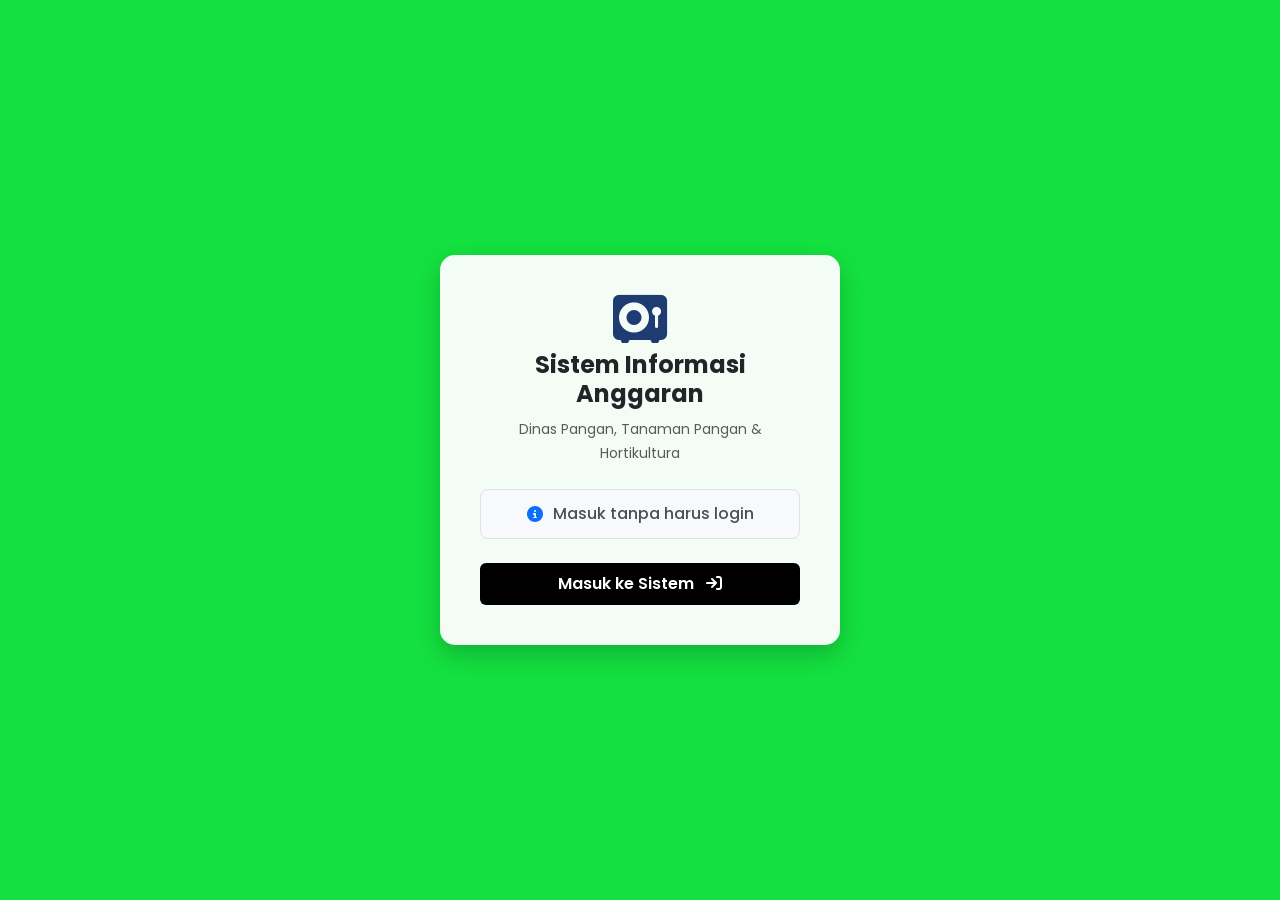
==== index.html @ 9eb2dc1d "Add files via upload" ====
<!DOCTYPE html>
<html lang="id">
<head>
    <meta charset="UTF-8">
    <meta name="viewport" content="width=device-width, initial-scale=1.0">
    <title>Login - APBD + APBN 2022-2026</title>

    <!-- Google Fonts & Font Awesome -->
    <link href="https://fonts.googleapis.com/css2?family=Poppins:wght@300;400;500;600;700&display=swap" rel="stylesheet">
    <link rel="stylesheet" href="https://cdnjs.cloudflare.com/ajax/libs/font-awesome/6.4.0/css/all.min.css">
    <!-- Bootstrap 5 CSS -->
    <link href="https://cdn.jsdelivr.net/npm/bootstrap@5.3.0/dist/css/bootstrap.min.css" rel="stylesheet">

    <style>
        body {
            font-family: 'Poppins', sans-serif;
            background: linear-gradient(135deg, #14e040 0%, #14e040 100%);
            height: 100vh;
            display: flex;
            align-items: center;
            justify-content: center;
        }
        .login-card {
            background: rgba(255, 255, 255, 0.95);
            border-radius: 15px;
            box-shadow: 0 10px 25px rgba(0,0,0,0.2);
            padding: 2.5rem;
            width: 100%;
            max-width: 400px;
        }
        .login-header i {
            font-size: 3rem;
            color: #1e3c72;
        }
        .btn-login {
            background: #000000;
            color: white;
            transition: all 0.3s;
        }
        .btn-login:hover {
            background: #2a5298;
            color: white;
            transform: translateY(-2px);
        }
        /* Kotak info penanda Bypass */
        .bypass-box {
            background: #f8f9fa;
            border: 1px solid #dee2e6;
            border-radius: 8px;
            padding: 12px;
            margin-bottom: 24px;
            display: flex;
            align-items: center;
            justify-content: center;
            gap: 10px;
            color: #495057;
            font-weight: 500;
        }
    </style>
</head>
<body>

<div class="login-card text-center">
    <div class="login-header mb-4">
        <i class="fa-solid fa-vault mb-2"></i>
        <h4 class="fw-bold text-dark">Sistem Informasi Anggaran</h4>
        <small class="text-muted">Dinas Pangan, Tanaman Pangan & Hortikultura</small>
    </div>

    <!-- Info Mode Bypass sebagai pengganti kolom input -->
    <div class="bypass-box">
        <i class="fa-solid fa-circle-info text-primary"></i>
        <span>Masuk tanpa harus login</span>
    </div>

    <!-- Tombol yang pas diklik langsung lari ke dashboard.html -->
    <button onclick="window.location.href='dashboard.html'" class="btn btn-login w-100 py-2 fw-semibold">
        Masuk ke Sistem <i class="fa-solid fa-arrow-right-to-bracket ms-2"></i>
    </button>
</div>

</body>
</html>
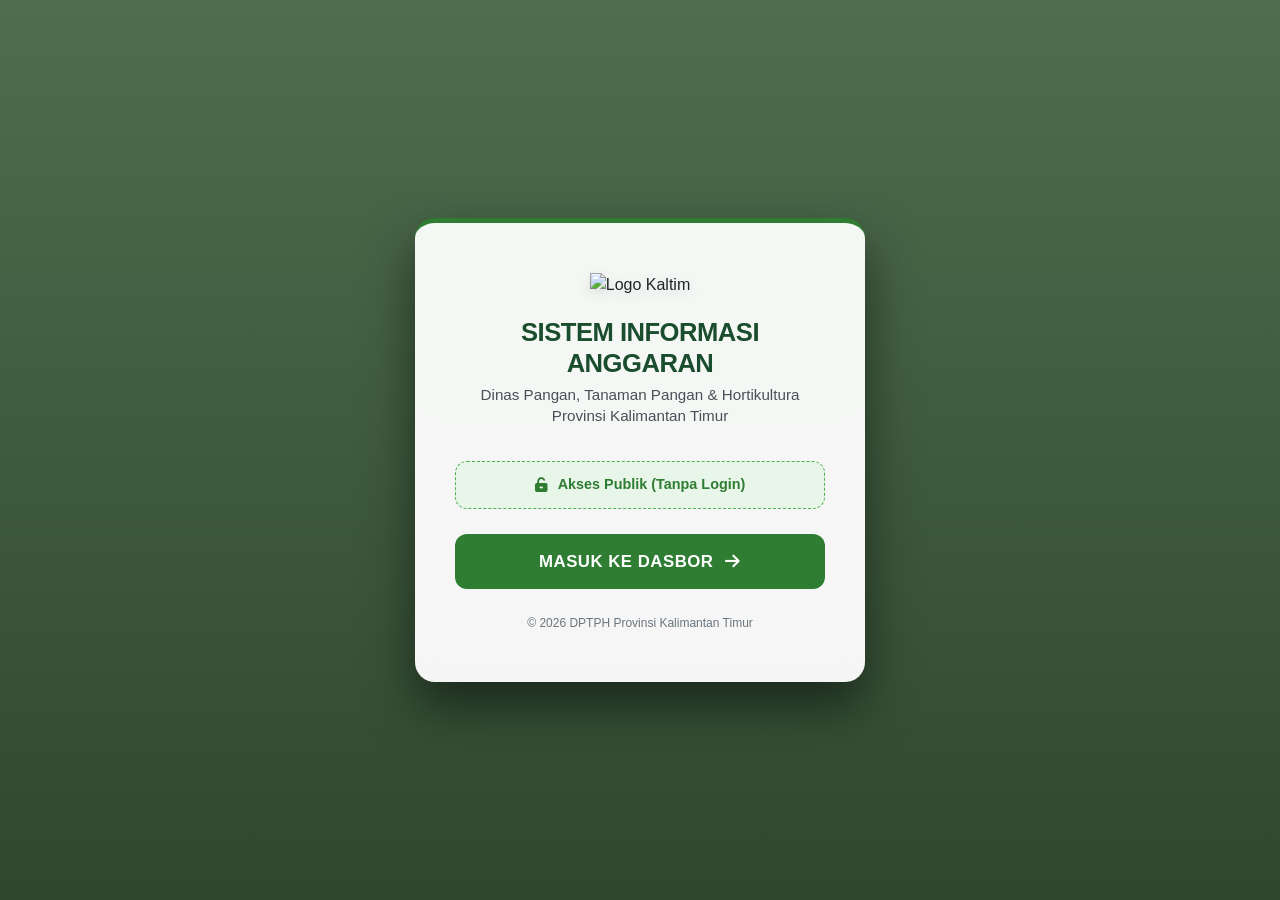
==== commit 53b23ab2: "Update index.html" ====
--- a/index.html
+++ b/index.html
@@ -3,81 +3,148 @@
 <head>
     <meta charset="UTF-8">
     <meta name="viewport" content="width=device-width, initial-scale=1.0">
-    <title>Login - APBD + APBN 2022-2026</title>
-
-    <!-- Google Fonts & Font Awesome -->
-    <link href="https://fonts.googleapis.com/css2?family=Poppins:wght@300;400;500;600;700&display=swap" rel="stylesheet">
+    <title>Sistem Informasi Anggaran - DPTPH Kaltim</title>
+    <!-- Bootstrap 5 & FontAwesome -->
+    <link href="https://cdn.jsdelivr.net/npm/bootstrap@5.3.0/dist/css/bootstrap.min.css" rel="stylesheet">
     <link rel="stylesheet" href="https://cdnjs.cloudflare.com/ajax/libs/font-awesome/6.4.0/css/all.min.css">
-    <!-- Bootstrap 5 CSS -->
-    <link href="https://cdn.jsdelivr.net/npm/bootstrap@5.3.0/dist/css/bootstrap.min.css" rel="stylesheet">
-
     <style>
         body {
-            font-family: 'Poppins', sans-serif;
-            background: linear-gradient(135deg, #14e040 0%, #14e040 100%);
-            height: 100vh;
+            /* PERHATIAN: Ganti URL di bawah ini dengan link gambar dari website DPTPH Kaltim atau nama file foto lokal Anda */
+            background: linear-gradient(rgba(20, 60, 20, 0.75), rgba(10, 40, 10, 0.85)), 
+                        url('https://images.unsplash.com/photo-1592982537447-6f2334208f34?q=80&w=1920&auto=format&fit=crop') center/cover no-repeat fixed;
+            min-height: 100vh;
             display: flex;
             align-items: center;
             justify-content: center;
+            font-family: 'Segoe UI', Tahoma, Geneva, Verdana, sans-serif;
+            margin: 0;
         }
+        
+        .login-wrapper {
+            width: 100%;
+            padding: 20px;
+            display: flex;
+            justify-content: center;
+        }
+
         .login-card {
             background: rgba(255, 255, 255, 0.95);
-            border-radius: 15px;
-            box-shadow: 0 10px 25px rgba(0,0,0,0.2);
-            padding: 2.5rem;
+            backdrop-filter: blur(10px);
+            border-radius: 20px;
+            box-shadow: 0 25px 50px rgba(0,0,0,0.5);
+            padding: 50px 40px;
+            max-width: 450px;
             width: 100%;
-            max-width: 400px;
+            text-align: center;
+            border-top: 5px solid #2e7d32;
+            animation: fadeIn 0.8s ease-out;
         }
-        .login-header i {
-            font-size: 3rem;
-            color: #1e3c72;
+
+        @keyframes fadeIn {
+            from { opacity: 0; transform: translateY(-20px); }
+            to { opacity: 1; transform: translateY(0); }
         }
-        .btn-login {
-            background: #000000;
-            color: white;
-            transition: all 0.3s;
+
+        .logo-instansi {
+            /* PERHATIAN: Ganti URL ini dengan link logo Kaltim dari website DPTPH */
+            width: 80px; 
+            height: auto;
+            margin-bottom: 20px;
+            filter: drop-shadow(0 4px 6px rgba(0,0,0,0.1));
         }
-        .btn-login:hover {
-            background: #2a5298;
-            color: white;
-            transform: translateY(-2px);
+
+        .title { 
+            font-weight: 800; 
+            color: #1a4d2e; /* Hijau gelap khas dinas */
+            font-size: 1.6rem; 
+            margin-bottom: 5px; 
+            letter-spacing: -0.5px;
+            text-transform: uppercase;
         }
-        /* Kotak info penanda Bypass */
-        .bypass-box {
-            background: #f8f9fa;
-            border: 1px solid #dee2e6;
-            border-radius: 8px;
-            padding: 12px;
-            margin-bottom: 24px;
+
+        .subtitle { 
+            color: #495057; 
+            font-size: 0.95rem; 
+            font-weight: 500;
+            margin-bottom: 35px; 
+            line-height: 1.4; 
+        }
+
+        .info-box {
+            background: #e8f5e9; /* Hijau sangat muda */
+            border: 1px dashed #4caf50;
+            border-radius: 12px;
+            padding: 12px 15px;
+            font-size: 0.9rem;
+            color: #2e7d32;
+            font-weight: 600;
+            margin-bottom: 25px;
             display: flex;
             align-items: center;
             justify-content: center;
             gap: 10px;
-            color: #495057;
-            font-weight: 500;
+        }
+
+        .btn-masuk {
+            background: #2e7d32;
+            color: white;
+            border: none;
+            border-radius: 12px;
+            padding: 15px;
+            font-weight: 700;
+            width: 100%;
+            transition: all 0.3s ease;
+            font-size: 1.05rem;
+            display: flex;
+            justify-content: center;
+            align-items: center;
+            gap: 12px;
+            text-transform: uppercase;
+            letter-spacing: 0.5px;
+        }
+
+        .btn-masuk:hover {
+            background: #1b5e20;
+            transform: translateY(-3px);
+            box-shadow: 0 10px 20px rgba(46, 125, 50, 0.4);
+            color: white;
+        }
+        
+        .footer-text {
+            margin-top: 25px;
+            font-size: 0.75rem;
+            color: #6c757d;
         }
     </style>
 </head>
 <body>
 
-<div class="login-card text-center">
-    <div class="login-header mb-4">
-        <i class="fa-solid fa-vault mb-2"></i>
-        <h4 class="fw-bold text-dark">Sistem Informasi Anggaran</h4>
-        <small class="text-muted">Dinas Pangan, Tanaman Pangan & Hortikultura</small>
+    <div class="login-wrapper">
+        <div class="login-card">
+            
+            <!-- Logo Instansi -->
+            <!-- Jika Anda sudah download logo kaltim, ganti src dengan nama filenya, misal: src="logo-kaltim.png" -->
+            <img src="https://www.kaltimprov.go.id/lambang" alt="Logo Kaltim" class="logo-instansi">
+            
+            <h1 class="title">Sistem Informasi Anggaran</h1>
+            <p class="subtitle">Dinas Pangan, Tanaman Pangan & Hortikultura<br>Provinsi Kalimantan Timur</p>
+            
+            <div class="info-box">
+                <i class="fa-solid fa-unlock-keyhole"></i>
+                <span>Akses Publik (Tanpa Login)</span>
+            </div>
+
+            <a href="dashboard.html" style="text-decoration: none;">
+                <button class="btn-masuk">
+                    Masuk ke Dasbor <i class="fa-solid fa-arrow-right"></i>
+                </button>
+            </a>
+            
+            <div class="footer-text">
+                &copy; 2026 DPTPH Provinsi Kalimantan Timur
+            </div>
+        </div>
     </div>
 
-    <!-- Info Mode Bypass sebagai pengganti kolom input -->
-    <div class="bypass-box">
-        <i class="fa-solid fa-circle-info text-primary"></i>
-        <span>Masuk tanpa harus login</span>
-    </div>
-
-    <!-- Tombol yang pas diklik langsung lari ke dashboard.html -->
-    <button onclick="window.location.href='dashboard.html'" class="btn btn-login w-100 py-2 fw-semibold">
-        Masuk ke Sistem <i class="fa-solid fa-arrow-right-to-bracket ms-2"></i>
-    </button>
-</div>
-
 </body>
-</html>+</html>
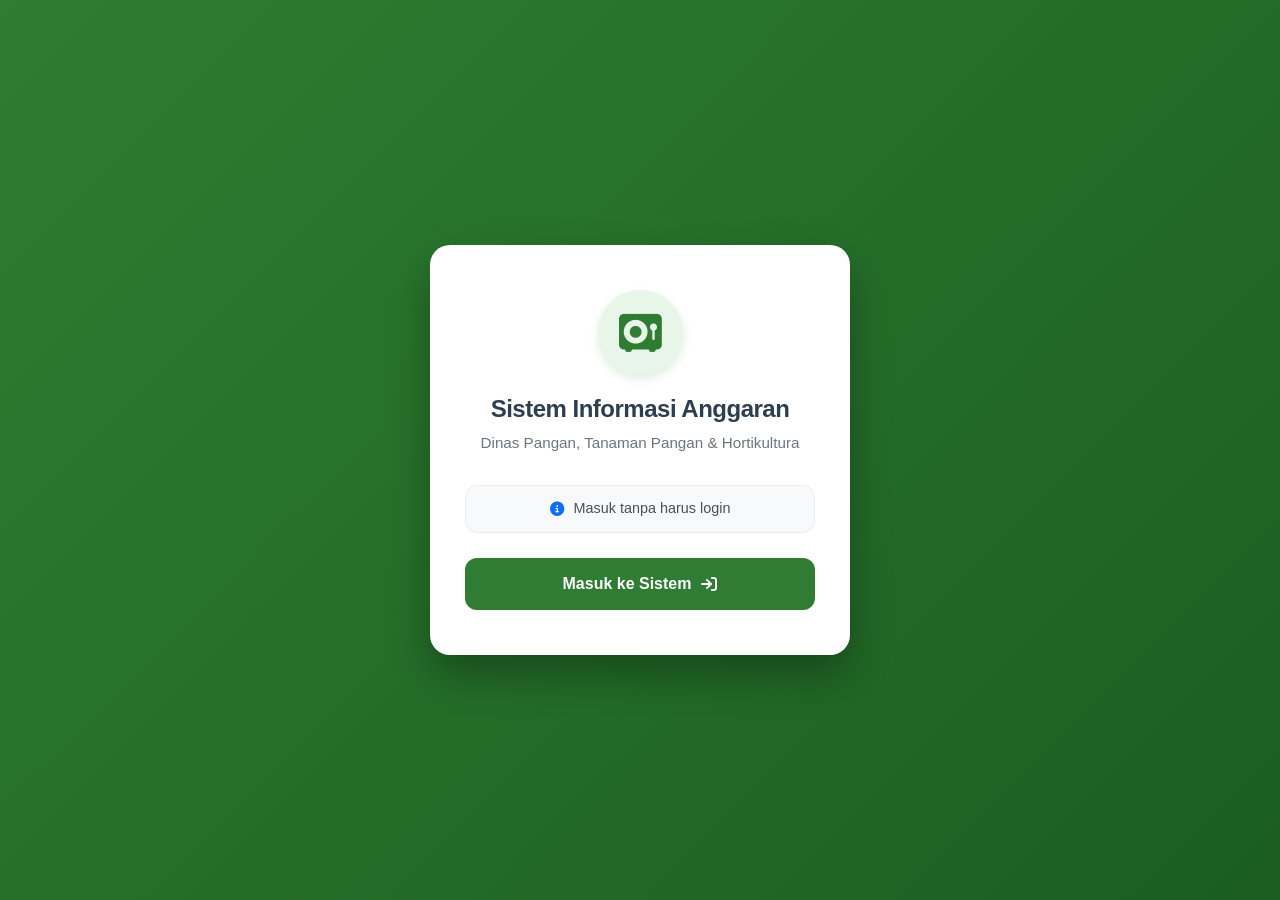
==== commit 944ddbd3: "Update index.html" ====
--- a/index.html
+++ b/index.html
@@ -3,15 +3,14 @@
 <head>
     <meta charset="UTF-8">
     <meta name="viewport" content="width=device-width, initial-scale=1.0">
-    <title>Sistem Informasi Anggaran - DPTPH Kaltim</title>
+    <title>Sistem Informasi Anggaran</title>
     <!-- Bootstrap 5 & FontAwesome -->
     <link href="https://cdn.jsdelivr.net/npm/bootstrap@5.3.0/dist/css/bootstrap.min.css" rel="stylesheet">
     <link rel="stylesheet" href="https://cdnjs.cloudflare.com/ajax/libs/font-awesome/6.4.0/css/all.min.css">
     <style>
         body {
-            /* PERHATIAN: Ganti URL di bawah ini dengan link gambar dari website DPTPH Kaltim atau nama file foto lokal Anda */
-            background: linear-gradient(rgba(20, 60, 20, 0.75), rgba(10, 40, 10, 0.85)), 
-                        url('https://images.unsplash.com/photo-1592982537447-6f2334208f34?q=80&w=1920&auto=format&fit=crop') center/cover no-repeat fixed;
+            /* Background gradien hijau elegan (Tema Pertanian/Pangan) */
+            background: linear-gradient(135deg, #2e7d32 0%, #1b5e20 100%);
             min-height: 100vh;
             display: flex;
             align-items: center;
@@ -19,131 +18,104 @@
             font-family: 'Segoe UI', Tahoma, Geneva, Verdana, sans-serif;
             margin: 0;
         }
-        
-        .login-wrapper {
-            width: 100%;
-            padding: 20px;
-            display: flex;
-            justify-content: center;
+        .login-card {
+            background: #ffffff;
+            border-radius: 20px;
+            box-shadow: 0 20px 40px rgba(0,0,0,0.3);
+            padding: 45px 35px;
+            max-width: 420px;
+            width: 90%;
+            text-align: center;
+            animation: fadeIn 0.6s ease-out;
         }
-
-        .login-card {
-            background: rgba(255, 255, 255, 0.95);
-            backdrop-filter: blur(10px);
-            border-radius: 20px;
-            box-shadow: 0 25px 50px rgba(0,0,0,0.5);
-            padding: 50px 40px;
-            max-width: 450px;
-            width: 100%;
-            text-align: center;
-            border-top: 5px solid #2e7d32;
-            animation: fadeIn 0.8s ease-out;
-        }
-
         @keyframes fadeIn {
             from { opacity: 0; transform: translateY(-20px); }
             to { opacity: 1; transform: translateY(0); }
         }
-
-        .logo-instansi {
-            /* PERHATIAN: Ganti URL ini dengan link logo Kaltim dari website DPTPH */
-            width: 80px; 
-            height: auto;
-            margin-bottom: 20px;
-            filter: drop-shadow(0 4px 6px rgba(0,0,0,0.1));
+        .icon-container {
+            width: 85px;
+            height: 85px;
+            background: #e8f5e9;
+            color: #2e7d32;
+            border-radius: 50%;
+            display: flex;
+            align-items: center;
+            justify-content: center;
+            font-size: 38px;
+            margin: 0 auto 20px;
+            box-shadow: 0 4px 10px rgba(46, 125, 50, 0.15);
         }
-
         .title { 
             font-weight: 800; 
-            color: #1a4d2e; /* Hijau gelap khas dinas */
-            font-size: 1.6rem; 
-            margin-bottom: 5px; 
+            color: #2c3e50; 
+            font-size: 1.5rem; 
+            margin-bottom: 8px; 
             letter-spacing: -0.5px;
-            text-transform: uppercase;
         }
-
         .subtitle { 
-            color: #495057; 
+            color: #6c757d; 
             font-size: 0.95rem; 
-            font-weight: 500;
-            margin-bottom: 35px; 
-            line-height: 1.4; 
+            margin-bottom: 30px; 
+            line-height: 1.5; 
         }
-
         .info-box {
-            background: #e8f5e9; /* Hijau sangat muda */
-            border: 1px dashed #4caf50;
+            background: #f8f9fa;
+            border: 1px solid #e9ecef;
             border-radius: 12px;
             padding: 12px 15px;
             font-size: 0.9rem;
-            color: #2e7d32;
-            font-weight: 600;
+            color: #495057;
             margin-bottom: 25px;
             display: flex;
             align-items: center;
             justify-content: center;
             gap: 10px;
         }
-
         .btn-masuk {
             background: #2e7d32;
             color: white;
             border: none;
             border-radius: 12px;
-            padding: 15px;
-            font-weight: 700;
+            padding: 14px;
+            font-weight: 600;
             width: 100%;
             transition: all 0.3s ease;
-            font-size: 1.05rem;
+            font-size: 1rem;
             display: flex;
             justify-content: center;
             align-items: center;
-            gap: 12px;
-            text-transform: uppercase;
-            letter-spacing: 0.5px;
+            gap: 10px;
         }
-
         .btn-masuk:hover {
             background: #1b5e20;
             transform: translateY(-3px);
-            box-shadow: 0 10px 20px rgba(46, 125, 50, 0.4);
+            box-shadow: 0 8px 20px rgba(46, 125, 50, 0.4);
             color: white;
-        }
-        
-        .footer-text {
-            margin-top: 25px;
-            font-size: 0.75rem;
-            color: #6c757d;
         }
     </style>
 </head>
 <body>
 
-    <div class="login-wrapper">
-        <div class="login-card">
-            
-            <!-- Logo Instansi -->
-            <!-- Jika Anda sudah download logo kaltim, ganti src dengan nama filenya, misal: src="logo-kaltim.png" -->
-            <img src="https://www.kaltimprov.go.id/lambang" alt="Logo Kaltim" class="logo-instansi">
-            
-            <h1 class="title">Sistem Informasi Anggaran</h1>
-            <p class="subtitle">Dinas Pangan, Tanaman Pangan & Hortikultura<br>Provinsi Kalimantan Timur</p>
-            
-            <div class="info-box">
-                <i class="fa-solid fa-unlock-keyhole"></i>
-                <span>Akses Publik (Tanpa Login)</span>
-            </div>
+    <div class="login-card">
+        <div class="icon-container">
+            <!-- Menggunakan ikon brankas/chart agar relevan dengan anggaran -->
+            <i class="fa-solid fa-vault"></i> 
+        </div>
+        
+        <h1 class="title">Sistem Informasi Anggaran</h1>
+        <p class="subtitle">Dinas Pangan, Tanaman Pangan & Hortikultura</p>
+        
+        <div class="info-box">
+            <i class="fa-solid fa-circle-info text-primary"></i>
+            <span>Masuk tanpa harus login</span>
+        </div>
 
-            <a href="dashboard.html" style="text-decoration: none;">
-                <button class="btn-masuk">
-                    Masuk ke Dasbor <i class="fa-solid fa-arrow-right"></i>
-                </button>
-            </a>
-            
-            <div class="footer-text">
-                &copy; 2026 DPTPH Provinsi Kalimantan Timur
-            </div>
-        </div>
+        <!-- Tombol ini langsung diarahkan ke dashboard.html -->
+        <a href="dashboard.html" style="text-decoration: none;">
+            <button class="btn-masuk">
+                Masuk ke Sistem <i class="fa-solid fa-arrow-right-to-bracket"></i>
+            </button>
+        </a>
     </div>
 
 </body>
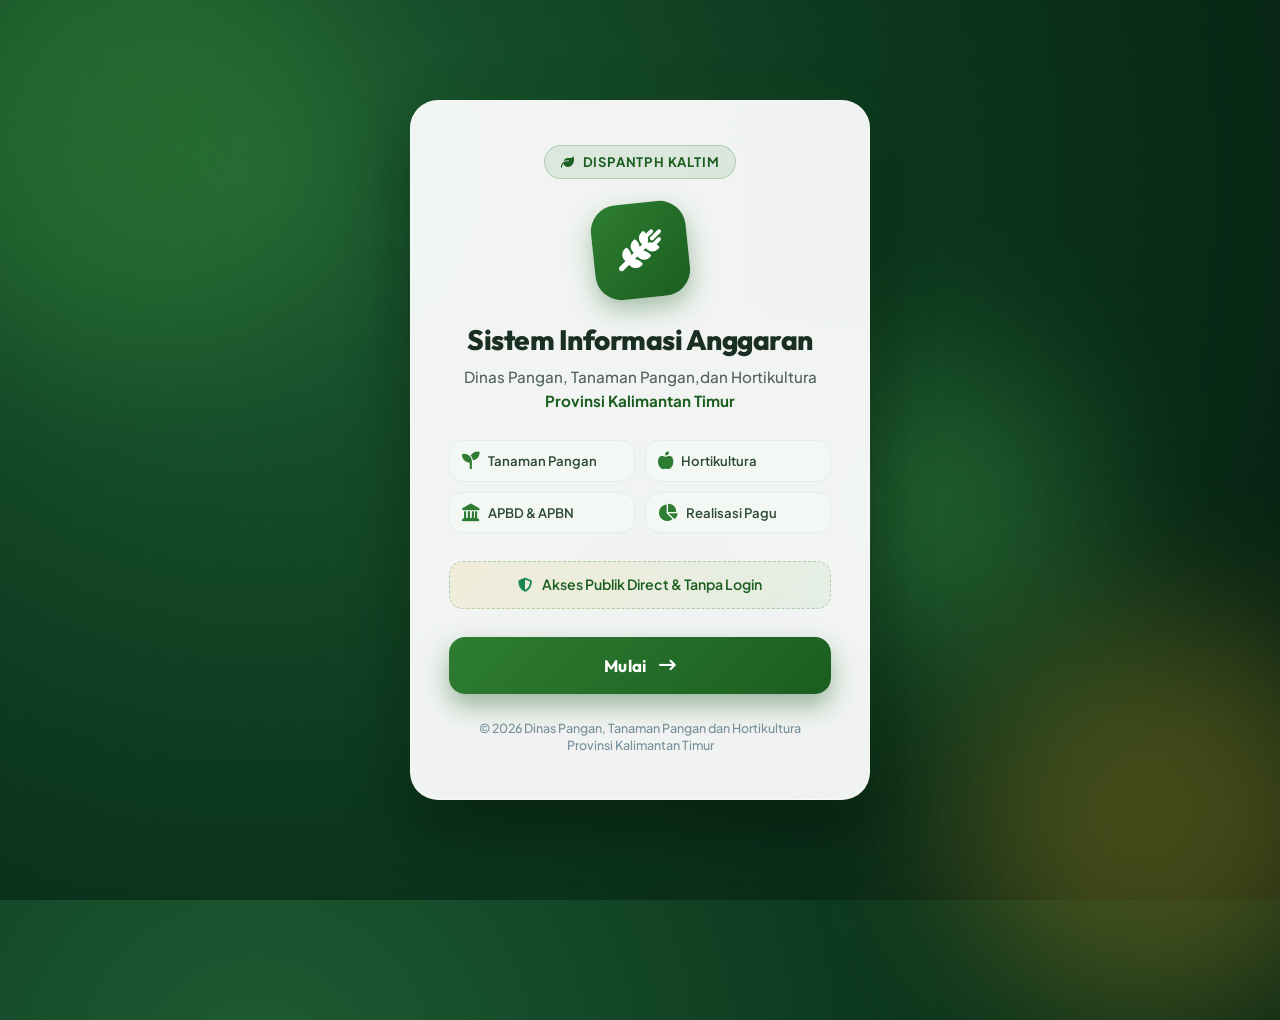
==== commit 9977d2cf: "Update index.html" ====
--- a/index.html
+++ b/index.html
@@ -1,122 +1,401 @@
 <!DOCTYPE html>
 <html lang="id">
+
 <head>
     <meta charset="UTF-8">
     <meta name="viewport" content="width=device-width, initial-scale=1.0">
-    <title>Sistem Informasi Anggaran</title>
+    <title>Sistem Informasi Anggaran - DISPANTPH Kaltim</title>
+    <!-- Google Fonts: Outfit & Plus Jakarta Sans -->
+    <link rel="preconnect" href="https://fonts.googleapis.com">
+    <link rel="preconnect" href="https://fonts.gstatic.com" crossorigin>
+    <link
+        href="https://fonts.googleapis.com/css2?family=Outfit:wght@400;500;600;700;800&family=Plus+Jakarta+Sans:wght@400;500;600;700&display=swap"
+        rel="stylesheet">
+
     <!-- Bootstrap 5 & FontAwesome -->
     <link href="https://cdn.jsdelivr.net/npm/bootstrap@5.3.0/dist/css/bootstrap.min.css" rel="stylesheet">
     <link rel="stylesheet" href="https://cdnjs.cloudflare.com/ajax/libs/font-awesome/6.4.0/css/all.min.css">
+
     <style>
+        :root {
+            --primary-dark: #072a19;
+            --primary-emerald: #1b5e20;
+            --emerald-bright: #2e7d32;
+            --emerald-light: #4caf50;
+            --accent-gold: #fbc02d;
+            --accent-green: #81c784;
+            --glass-bg: rgba(255, 255, 255, 0.94);
+            --glass-border: rgba(255, 255, 255, 0.5);
+        }
+
+        * {
+            box-sizing: border-box;
+        }
+
         body {
-            /* Background gradien hijau elegan (Tema Pertanian/Pangan) */
+            font-family: 'Plus Jakarta Sans', sans-serif;
+            min-height: 100vh;
+            margin: 0;
+            display: flex;
+            align-items: center;
+            justify-content: center;
+            background: radial-gradient(circle at 20% 20%, #1e5c33 0%, #0c381e 50%, #051d10 100%);
+            position: relative;
+            overflow-x: hidden;
+            overflow-y: auto;
+            padding: 20px;
+        }
+
+        /* Animated Background Orbs & Leaves */
+        .bg-shape {
+            position: absolute;
+            border-radius: 50%;
+            filter: blur(80px);
+            z-index: 0;
+            animation: floatShape 12s infinite alternate ease-in-out;
+            opacity: 0.55;
+        }
+
+        .shape-1 {
+            width: 450px;
+            height: 450px;
+            background: #2e7d32;
+            top: -100px;
+            left: -100px;
+        }
+
+        .shape-2 {
+            width: 400px;
+            height: 400px;
+            background: #fbc02d;
+            bottom: -120px;
+            right: -80px;
+            animation-delay: -6s;
+            opacity: 0.25;
+        }
+
+        .shape-3 {
+            width: 300px;
+            height: 300px;
+            background: #4caf50;
+            top: 40%;
+            right: 15%;
+            animation-delay: -3s;
+            opacity: 0.35;
+        }
+
+        @keyframes floatShape {
+            0% {
+                transform: translate(0, 0) scale(1);
+            }
+
+            100% {
+                transform: translate(40px, 50px) scale(1.1);
+            }
+        }
+
+        /* Background Pattern SVG Overlay */
+        .bg-pattern {
+            position: absolute;
+            inset: 0;
+            background-image: radial-gradient(rgba(255, 255, 255, 0.07) 1px, transparent 1px);
+            background-size: 32px 32px;
+            z-index: 0;
+            pointer-events: none;
+        }
+
+        /* Main Container Card */
+        .portal-card {
+            position: relative;
+            z-index: 10;
+            background: var(--glass-bg);
+            backdrop-filter: blur(24px);
+            -webkit-backdrop-filter: blur(24px);
+            border: 1px solid var(--glass-border);
+            border-radius: 28px;
+            box-shadow: 0 25px 60px rgba(0, 0, 0, 0.4),
+                0 0 40px rgba(46, 125, 50, 0.2);
+            max-width: 460px;
+            width: 100%;
+            padding: 44px 38px;
+            text-align: center;
+            animation: cardEntrance 0.8s cubic-bezier(0.16, 1, 0.3, 1);
+        }
+
+        @keyframes cardEntrance {
+            from {
+                opacity: 0;
+                transform: translateY(30px) scale(0.95);
+            }
+
+            to {
+                opacity: 1;
+                transform: translateY(0) scale(1);
+            }
+        }
+
+        /* Brand Logo Container */
+        .brand-badge {
+            display: inline-flex;
+            align-items: center;
+            gap: 8px;
+            background: rgba(46, 125, 50, 0.1);
+            border: 1px solid rgba(46, 125, 50, 0.25);
+            color: var(--primary-emerald);
+            padding: 6px 16px;
+            border-radius: 50px;
+            font-size: 0.82rem;
+            font-weight: 700;
+            letter-spacing: 0.8px;
+            text-transform: uppercase;
+            margin-bottom: 24px;
+        }
+
+        .icon-hero-wrapper {
+            position: relative;
+            width: 95px;
+            height: 95px;
+            margin: 0 auto 24px;
+            display: flex;
+            align-items: center;
+            justify-content: center;
+        }
+
+        .icon-hero-bg {
+            position: absolute;
+            inset: 0;
             background: linear-gradient(135deg, #2e7d32 0%, #1b5e20 100%);
-            min-height: 100vh;
+            border-radius: 26px;
+            transform: rotate(-6deg);
+            box-shadow: 0 10px 25px rgba(27, 94, 32, 0.35);
+            transition: all 0.4s ease;
+        }
+
+        .portal-card:hover .icon-hero-bg {
+            transform: rotate(0deg) scale(1.05);
+        }
+
+        .icon-hero-inner {
+            position: relative;
+            z-index: 2;
+            color: #ffffff;
+            font-size: 42px;
             display: flex;
             align-items: center;
             justify-content: center;
-            font-family: 'Segoe UI', Tahoma, Geneva, Verdana, sans-serif;
-            margin: 0;
-        }
-        .login-card {
-            background: #ffffff;
-            border-radius: 20px;
-            box-shadow: 0 20px 40px rgba(0,0,0,0.3);
-            padding: 45px 35px;
-            max-width: 420px;
-            width: 90%;
-            text-align: center;
-            animation: fadeIn 0.6s ease-out;
-        }
-        @keyframes fadeIn {
-            from { opacity: 0; transform: translateY(-20px); }
-            to { opacity: 1; transform: translateY(0); }
-        }
-        .icon-container {
-            width: 85px;
-            height: 85px;
+        }
+
+        /* Title & Typography */
+        .title {
+            font-family: 'Outfit', sans-serif;
+            font-weight: 800;
+            color: #1a2e22;
+            font-size: 1.75rem;
+            margin-bottom: 8px;
+            letter-spacing: -0.5px;
+            line-height: 1.25;
+        }
+
+        .subtitle {
+            color: #526358;
+            font-size: 0.95rem;
+            font-weight: 500;
+            line-height: 1.55;
+            margin-bottom: 28px;
+        }
+
+        .subtitle strong {
+            color: #1b5e20;
+        }
+
+        /* Feature Pills */
+        .feature-grid {
+            display: grid;
+            grid-template-columns: repeat(2, 1fr);
+            gap: 10px;
+            margin-bottom: 28px;
+        }
+
+        .feature-pill {
+            background: #f3f8f4;
+            border: 1px solid #e1efe4;
+            border-radius: 14px;
+            padding: 10px 12px;
+            font-size: 0.82rem;
+            font-weight: 600;
+            color: #2c4a35;
+            display: flex;
+            align-items: center;
+            gap: 8px;
+            text-align: left;
+            transition: all 0.25s ease;
+        }
+
+        .feature-pill:hover {
             background: #e8f5e9;
+            border-color: #a5d6a7;
+            transform: translateY(-2px);
+        }
+
+        .feature-pill i {
+            font-size: 1.1rem;
             color: #2e7d32;
-            border-radius: 50%;
-            display: flex;
-            align-items: center;
-            justify-content: center;
-            font-size: 38px;
-            margin: 0 auto 20px;
-            box-shadow: 0 4px 10px rgba(46, 125, 50, 0.15);
-        }
-        .title { 
-            font-weight: 800; 
-            color: #2c3e50; 
-            font-size: 1.5rem; 
-            margin-bottom: 8px; 
-            letter-spacing: -0.5px;
-        }
-        .subtitle { 
-            color: #6c757d; 
-            font-size: 0.95rem; 
-            margin-bottom: 30px; 
-            line-height: 1.5; 
-        }
-        .info-box {
-            background: #f8f9fa;
-            border: 1px solid #e9ecef;
-            border-radius: 12px;
-            padding: 12px 15px;
-            font-size: 0.9rem;
-            color: #495057;
-            margin-bottom: 25px;
+        }
+
+        /* Info Badge Direct Access */
+        .info-access-box {
+            background: linear-gradient(135deg, rgba(251, 192, 45, 0.12) 0%, rgba(76, 175, 80, 0.08) 100%);
+            border: 1px dashed rgba(46, 125, 50, 0.3);
+            border-radius: 14px;
+            padding: 12px 16px;
+            font-size: 0.88rem;
+            color: #1b5e20;
+            font-weight: 600;
+            margin-bottom: 28px;
             display: flex;
             align-items: center;
             justify-content: center;
             gap: 10px;
         }
-        .btn-masuk {
-            background: #2e7d32;
-            color: white;
+
+        /* Button Enter */
+        .btn-enter {
+            background: linear-gradient(135deg, #2e7d32 0%, #1b5e20 100%);
+            color: #ffffff;
             border: none;
-            border-radius: 12px;
-            padding: 14px;
-            font-weight: 600;
+            border-radius: 16px;
+            padding: 16px 24px;
+            font-family: 'Outfit', sans-serif;
+            font-weight: 700;
+            font-size: 1.05rem;
+            letter-spacing: 0.3px;
             width: 100%;
-            transition: all 0.3s ease;
-            font-size: 1rem;
-            display: flex;
+            display: flex;
+            align-items: center;
             justify-content: center;
-            align-items: center;
-            gap: 10px;
-        }
-        .btn-masuk:hover {
-            background: #1b5e20;
-            transform: translateY(-3px);
-            box-shadow: 0 8px 20px rgba(46, 125, 50, 0.4);
-            color: white;
+            gap: 12px;
+            box-shadow: 0 12px 25px rgba(27, 94, 32, 0.4);
+            transition: all 0.3s cubic-bezier(0.16, 1, 0.3, 1);
+            cursor: pointer;
+            position: relative;
+            overflow: hidden;
+        }
+
+        .btn-enter::before {
+            content: '';
+            position: absolute;
+            top: 0;
+            left: -100%;
+            width: 100%;
+            height: 100%;
+            background: linear-gradient(90deg, transparent, rgba(255, 255, 255, 0.25), transparent);
+            transition: left 0.6s ease;
+        }
+
+        .btn-enter:hover::before {
+            left: 100%;
+        }
+
+        .btn-enter:hover {
+            background: linear-gradient(135deg, #388e3c 0%, #2e7d32 100%);
+            transform: translateY(-3px) scale(1.01);
+            box-shadow: 0 16px 32px rgba(27, 94, 32, 0.5);
+            color: #ffffff;
+        }
+
+        .btn-enter:active {
+            transform: translateY(-1px) scale(0.99);
+        }
+
+        .btn-enter i {
+            transition: transform 0.3s ease;
+        }
+
+        .btn-enter:hover i {
+            transform: translateX(6px);
+        }
+
+        /* Footer Tagline */
+        .portal-footer {
+            margin-top: 26px;
+            font-size: 0.78rem;
+            color: #78909c;
+            font-weight: 500;
+            line-height: 1.4;
         }
     </style>
 </head>
+
 <body>
 
-    <div class="login-card">
-        <div class="icon-container">
-            <!-- Menggunakan ikon brankas/chart agar relevan dengan anggaran -->
-            <i class="fa-solid fa-vault"></i> 
+    <!-- Background Orbs -->
+    <div class="bg-shape shape-1"></div>
+    <div class="bg-shape shape-2"></div>
+    <div class="bg-shape shape-3"></div>
+    <div class="bg-pattern"></div>
+
+    <!-- Portal Login Card -->
+    <div class="portal-card">
+
+        <div class="brand-badge">
+            <i class="fa-solid fa-leaf"></i> DISPANTPH KALTIM
         </div>
-        
+
+        <div class="icon-hero-wrapper">
+            <div class="icon-hero-bg"></div>
+            <div class="icon-hero-inner">
+                <i class="fa-solid fa-wheat-awn"></i>
+            </div>
+        </div>
+
         <h1 class="title">Sistem Informasi Anggaran</h1>
-        <p class="subtitle">Dinas Pangan, Tanaman Pangan & Hortikultura</p>
-        
-        <div class="info-box">
-            <i class="fa-solid fa-circle-info text-primary"></i>
-            <span>Masuk tanpa harus login</span>
+        <p class="subtitle">
+            Dinas Pangan, Tanaman Pangan,dan Hortikultura <br>
+            <strong>Provinsi Kalimantan Timur</strong>
+        </p>
+
+        <!-- Feature Pills Grid -->
+        <div class="feature-grid">
+            <div class="feature-pill">
+                <i class="fa-solid fa-seedling"></i>
+                <span>Tanaman Pangan</span>
+            </div>
+            <div class="feature-pill">
+                <i class="fa-solid fa-apple-whole"></i>
+                <span>Hortikultura</span>
+            </div>
+            <div class="feature-pill">
+                <i class="fa-solid fa-landmark"></i>
+                <span>APBD & APBN</span>
+            </div>
+            <div class="feature-pill">
+                <i class="fa-solid fa-chart-pie"></i>
+                <span>Realisasi Pagu</span>
+            </div>
         </div>
 
-        <!-- Tombol ini langsung diarahkan ke dashboard.html -->
+        <!-- Info Direct Access -->
+        <div class="info-access-box">
+            <i class="fa-solid fa-shield-halved text-success"></i>
+            <span>Akses Publik Direct & Tanpa Login</span>
+        </div>
+
+        <!-- Action Button -->
         <a href="dashboard.html" style="text-decoration: none;">
-            <button class="btn-masuk">
-                Masuk ke Sistem <i class="fa-solid fa-arrow-right-to-bracket"></i>
+            <button class="btn-enter">
+                <span>Mulai</span>
+                <i class="fa-solid fa-arrow-right-long"></i>
             </button>
         </a>
+
+        <!-- Footer -->
+        <div class="portal-footer">
+            &copy; 2026 Dinas Pangan, Tanaman Pangan dan Hortikultura<br>
+            Provinsi Kalimantan Timur
+        </div>
+
     </div>
 
 </body>
+
 </html>
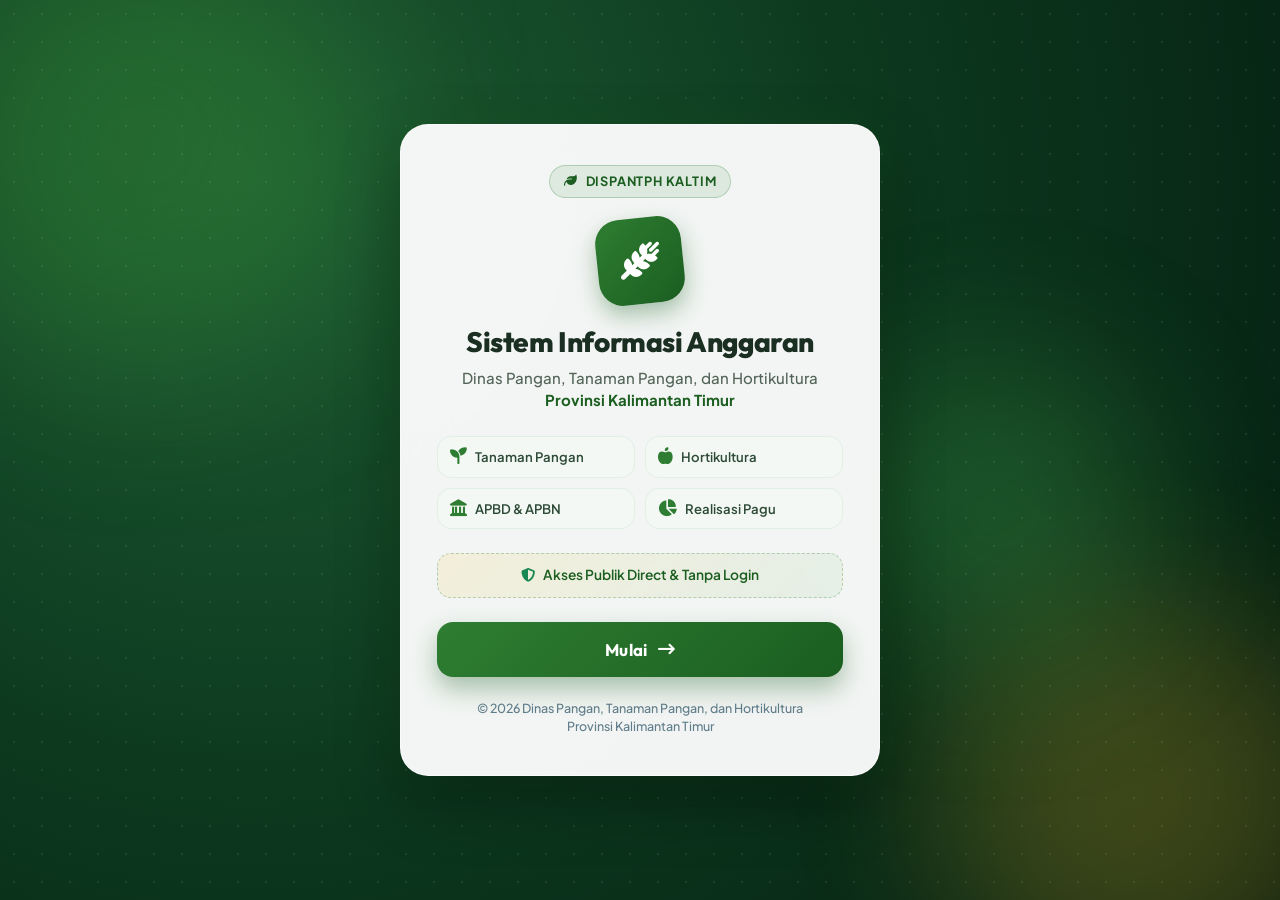
==== commit 12413c70: "Add files via upload" ====
--- a/index.html
+++ b/index.html
@@ -1,401 +1,94 @@
-<!DOCTYPE html>
-<html lang="id">
-
-<head>
-    <meta charset="UTF-8">
-    <meta name="viewport" content="width=device-width, initial-scale=1.0">
-    <title>Sistem Informasi Anggaran - DISPANTPH Kaltim</title>
-    <!-- Google Fonts: Outfit & Plus Jakarta Sans -->
-    <link rel="preconnect" href="https://fonts.googleapis.com">
-    <link rel="preconnect" href="https://fonts.gstatic.com" crossorigin>
-    <link
-        href="https://fonts.googleapis.com/css2?family=Outfit:wght@400;500;600;700;800&family=Plus+Jakarta+Sans:wght@400;500;600;700&display=swap"
-        rel="stylesheet">
-
-    <!-- Bootstrap 5 & FontAwesome -->
-    <link href="https://cdn.jsdelivr.net/npm/bootstrap@5.3.0/dist/css/bootstrap.min.css" rel="stylesheet">
-    <link rel="stylesheet" href="https://cdnjs.cloudflare.com/ajax/libs/font-awesome/6.4.0/css/all.min.css">
-
-    <style>
-        :root {
-            --primary-dark: #072a19;
-            --primary-emerald: #1b5e20;
-            --emerald-bright: #2e7d32;
-            --emerald-light: #4caf50;
-            --accent-gold: #fbc02d;
-            --accent-green: #81c784;
-            --glass-bg: rgba(255, 255, 255, 0.94);
-            --glass-border: rgba(255, 255, 255, 0.5);
-        }
-
-        * {
-            box-sizing: border-box;
-        }
-
-        body {
-            font-family: 'Plus Jakarta Sans', sans-serif;
-            min-height: 100vh;
-            margin: 0;
-            display: flex;
-            align-items: center;
-            justify-content: center;
-            background: radial-gradient(circle at 20% 20%, #1e5c33 0%, #0c381e 50%, #051d10 100%);
-            position: relative;
-            overflow-x: hidden;
-            overflow-y: auto;
-            padding: 20px;
-        }
-
-        /* Animated Background Orbs & Leaves */
-        .bg-shape {
-            position: absolute;
-            border-radius: 50%;
-            filter: blur(80px);
-            z-index: 0;
-            animation: floatShape 12s infinite alternate ease-in-out;
-            opacity: 0.55;
-        }
-
-        .shape-1 {
-            width: 450px;
-            height: 450px;
-            background: #2e7d32;
-            top: -100px;
-            left: -100px;
-        }
-
-        .shape-2 {
-            width: 400px;
-            height: 400px;
-            background: #fbc02d;
-            bottom: -120px;
-            right: -80px;
-            animation-delay: -6s;
-            opacity: 0.25;
-        }
-
-        .shape-3 {
-            width: 300px;
-            height: 300px;
-            background: #4caf50;
-            top: 40%;
-            right: 15%;
-            animation-delay: -3s;
-            opacity: 0.35;
-        }
-
-        @keyframes floatShape {
-            0% {
-                transform: translate(0, 0) scale(1);
-            }
-
-            100% {
-                transform: translate(40px, 50px) scale(1.1);
-            }
-        }
-
-        /* Background Pattern SVG Overlay */
-        .bg-pattern {
-            position: absolute;
-            inset: 0;
-            background-image: radial-gradient(rgba(255, 255, 255, 0.07) 1px, transparent 1px);
-            background-size: 32px 32px;
-            z-index: 0;
-            pointer-events: none;
-        }
-
-        /* Main Container Card */
-        .portal-card {
-            position: relative;
-            z-index: 10;
-            background: var(--glass-bg);
-            backdrop-filter: blur(24px);
-            -webkit-backdrop-filter: blur(24px);
-            border: 1px solid var(--glass-border);
-            border-radius: 28px;
-            box-shadow: 0 25px 60px rgba(0, 0, 0, 0.4),
-                0 0 40px rgba(46, 125, 50, 0.2);
-            max-width: 460px;
-            width: 100%;
-            padding: 44px 38px;
-            text-align: center;
-            animation: cardEntrance 0.8s cubic-bezier(0.16, 1, 0.3, 1);
-        }
-
-        @keyframes cardEntrance {
-            from {
-                opacity: 0;
-                transform: translateY(30px) scale(0.95);
-            }
-
-            to {
-                opacity: 1;
-                transform: translateY(0) scale(1);
-            }
-        }
-
-        /* Brand Logo Container */
-        .brand-badge {
-            display: inline-flex;
-            align-items: center;
-            gap: 8px;
-            background: rgba(46, 125, 50, 0.1);
-            border: 1px solid rgba(46, 125, 50, 0.25);
-            color: var(--primary-emerald);
-            padding: 6px 16px;
-            border-radius: 50px;
-            font-size: 0.82rem;
-            font-weight: 700;
-            letter-spacing: 0.8px;
-            text-transform: uppercase;
-            margin-bottom: 24px;
-        }
-
-        .icon-hero-wrapper {
-            position: relative;
-            width: 95px;
-            height: 95px;
-            margin: 0 auto 24px;
-            display: flex;
-            align-items: center;
-            justify-content: center;
-        }
-
-        .icon-hero-bg {
-            position: absolute;
-            inset: 0;
-            background: linear-gradient(135deg, #2e7d32 0%, #1b5e20 100%);
-            border-radius: 26px;
-            transform: rotate(-6deg);
-            box-shadow: 0 10px 25px rgba(27, 94, 32, 0.35);
-            transition: all 0.4s ease;
-        }
-
-        .portal-card:hover .icon-hero-bg {
-            transform: rotate(0deg) scale(1.05);
-        }
-
-        .icon-hero-inner {
-            position: relative;
-            z-index: 2;
-            color: #ffffff;
-            font-size: 42px;
-            display: flex;
-            align-items: center;
-            justify-content: center;
-        }
-
-        /* Title & Typography */
-        .title {
-            font-family: 'Outfit', sans-serif;
-            font-weight: 800;
-            color: #1a2e22;
-            font-size: 1.75rem;
-            margin-bottom: 8px;
-            letter-spacing: -0.5px;
-            line-height: 1.25;
-        }
-
-        .subtitle {
-            color: #526358;
-            font-size: 0.95rem;
-            font-weight: 500;
-            line-height: 1.55;
-            margin-bottom: 28px;
-        }
-
-        .subtitle strong {
-            color: #1b5e20;
-        }
-
-        /* Feature Pills */
-        .feature-grid {
-            display: grid;
-            grid-template-columns: repeat(2, 1fr);
-            gap: 10px;
-            margin-bottom: 28px;
-        }
-
-        .feature-pill {
-            background: #f3f8f4;
-            border: 1px solid #e1efe4;
-            border-radius: 14px;
-            padding: 10px 12px;
-            font-size: 0.82rem;
-            font-weight: 600;
-            color: #2c4a35;
-            display: flex;
-            align-items: center;
-            gap: 8px;
-            text-align: left;
-            transition: all 0.25s ease;
-        }
-
-        .feature-pill:hover {
-            background: #e8f5e9;
-            border-color: #a5d6a7;
-            transform: translateY(-2px);
-        }
-
-        .feature-pill i {
-            font-size: 1.1rem;
-            color: #2e7d32;
-        }
-
-        /* Info Badge Direct Access */
-        .info-access-box {
-            background: linear-gradient(135deg, rgba(251, 192, 45, 0.12) 0%, rgba(76, 175, 80, 0.08) 100%);
-            border: 1px dashed rgba(46, 125, 50, 0.3);
-            border-radius: 14px;
-            padding: 12px 16px;
-            font-size: 0.88rem;
-            color: #1b5e20;
-            font-weight: 600;
-            margin-bottom: 28px;
-            display: flex;
-            align-items: center;
-            justify-content: center;
-            gap: 10px;
-        }
-
-        /* Button Enter */
-        .btn-enter {
-            background: linear-gradient(135deg, #2e7d32 0%, #1b5e20 100%);
-            color: #ffffff;
-            border: none;
-            border-radius: 16px;
-            padding: 16px 24px;
-            font-family: 'Outfit', sans-serif;
-            font-weight: 700;
-            font-size: 1.05rem;
-            letter-spacing: 0.3px;
-            width: 100%;
-            display: flex;
-            align-items: center;
-            justify-content: center;
-            gap: 12px;
-            box-shadow: 0 12px 25px rgba(27, 94, 32, 0.4);
-            transition: all 0.3s cubic-bezier(0.16, 1, 0.3, 1);
-            cursor: pointer;
-            position: relative;
-            overflow: hidden;
-        }
-
-        .btn-enter::before {
-            content: '';
-            position: absolute;
-            top: 0;
-            left: -100%;
-            width: 100%;
-            height: 100%;
-            background: linear-gradient(90deg, transparent, rgba(255, 255, 255, 0.25), transparent);
-            transition: left 0.6s ease;
-        }
-
-        .btn-enter:hover::before {
-            left: 100%;
-        }
-
-        .btn-enter:hover {
-            background: linear-gradient(135deg, #388e3c 0%, #2e7d32 100%);
-            transform: translateY(-3px) scale(1.01);
-            box-shadow: 0 16px 32px rgba(27, 94, 32, 0.5);
-            color: #ffffff;
-        }
-
-        .btn-enter:active {
-            transform: translateY(-1px) scale(0.99);
-        }
-
-        .btn-enter i {
-            transition: transform 0.3s ease;
-        }
-
-        .btn-enter:hover i {
-            transform: translateX(6px);
-        }
-
-        /* Footer Tagline */
-        .portal-footer {
-            margin-top: 26px;
-            font-size: 0.78rem;
-            color: #78909c;
-            font-weight: 500;
-            line-height: 1.4;
-        }
-    </style>
-</head>
-
-<body>
-
-    <!-- Background Orbs -->
-    <div class="bg-shape shape-1"></div>
-    <div class="bg-shape shape-2"></div>
-    <div class="bg-shape shape-3"></div>
-    <div class="bg-pattern"></div>
-
-    <!-- Portal Login Card -->
-    <div class="portal-card">
-
-        <div class="brand-badge">
-            <i class="fa-solid fa-leaf"></i> DISPANTPH KALTIM
-        </div>
-
-        <div class="icon-hero-wrapper">
-            <div class="icon-hero-bg"></div>
-            <div class="icon-hero-inner">
-                <i class="fa-solid fa-wheat-awn"></i>
-            </div>
-        </div>
-
-        <h1 class="title">Sistem Informasi Anggaran</h1>
-        <p class="subtitle">
-            Dinas Pangan, Tanaman Pangan,dan Hortikultura <br>
-            <strong>Provinsi Kalimantan Timur</strong>
-        </p>
-
-        <!-- Feature Pills Grid -->
-        <div class="feature-grid">
-            <div class="feature-pill">
-                <i class="fa-solid fa-seedling"></i>
-                <span>Tanaman Pangan</span>
-            </div>
-            <div class="feature-pill">
-                <i class="fa-solid fa-apple-whole"></i>
-                <span>Hortikultura</span>
-            </div>
-            <div class="feature-pill">
-                <i class="fa-solid fa-landmark"></i>
-                <span>APBD & APBN</span>
-            </div>
-            <div class="feature-pill">
-                <i class="fa-solid fa-chart-pie"></i>
-                <span>Realisasi Pagu</span>
-            </div>
-        </div>
-
-        <!-- Info Direct Access -->
-        <div class="info-access-box">
-            <i class="fa-solid fa-shield-halved text-success"></i>
-            <span>Akses Publik Direct & Tanpa Login</span>
-        </div>
-
-        <!-- Action Button -->
-        <a href="dashboard.html" style="text-decoration: none;">
-            <button class="btn-enter">
-                <span>Mulai</span>
-                <i class="fa-solid fa-arrow-right-long"></i>
-            </button>
-        </a>
-
-        <!-- Footer -->
-        <div class="portal-footer">
-            &copy; 2026 Dinas Pangan, Tanaman Pangan dan Hortikultura<br>
-            Provinsi Kalimantan Timur
-        </div>
-
-    </div>
-
-</body>
-
-</html>
+<!DOCTYPE html>
+<html lang="id">
+
+<head>
+    <meta charset="UTF-8">
+    <meta name="viewport" content="width=device-width, initial-scale=1.0, maximum-scale=5.0">
+    <title>Sistem Informasi Anggaran - DISPANTPH Kaltim</title>
+
+    <!-- Google Fonts: Outfit & Plus Jakarta Sans -->
+    <link rel="preconnect" href="https://fonts.googleapis.com">
+    <link rel="preconnect" href="https://fonts.gstatic.com" crossorigin>
+    <link href="https://fonts.googleapis.com/css2?family=Outfit:wght@400;500;600;700;800&family=Plus+Jakarta+Sans:wght@400;500;600;700&display=swap" rel="stylesheet">
+
+    <!-- Bootstrap 5 & FontAwesome -->
+    <link href="https://cdn.jsdelivr.net/npm/bootstrap@5.3.0/dist/css/bootstrap.min.css" rel="stylesheet">
+    <link rel="stylesheet" href="https://cdnjs.cloudflare.com/ajax/libs/font-awesome/6.4.0/css/all.min.css">
+    
+    <!-- Custom Style System -->
+    <link rel="stylesheet" href="style.css">
+</head>
+
+<body class="portal-body">
+
+    <!-- Background Orbs -->
+    <div class="bg-shape shape-1"></div>
+    <div class="bg-shape shape-2"></div>
+    <div class="bg-shape shape-3"></div>
+    <div class="bg-pattern"></div>
+
+    <!-- Portal Login Card -->
+    <div class="portal-card">
+        <div class="brand-badge">
+            <i class="fa-solid fa-leaf"></i> DISPANTPH KALTIM
+        </div>
+        <div class="icon-hero-wrapper">
+            <div class="icon-hero-bg"></div>
+            <div class="icon-hero-inner">
+                <i class="fa-solid fa-wheat-awn"></i>
+            </div>
+        </div>
+        <h1 class="title">Sistem Informasi Anggaran</h1>
+
+        <p class="subtitle">
+            Dinas Pangan, Tanaman Pangan, dan Hortikultura <br>
+            <strong>Provinsi Kalimantan Timur</strong>
+        </p>
+
+        <!-- Feature Pills Grid -->
+        <div class="feature-grid">
+            <div class="feature-pill" title="Tanaman Pangan">
+                <i class="fa-solid fa-seedling"></i>
+                <span>Tanaman Pangan</span>
+            </div>
+
+            <div class="feature-pill" title="Hortikultura">
+                <i class="fa-solid fa-apple-whole"></i>
+                <span>Hortikultura</span>
+            </div>
+
+            <div class="feature-pill" title="APBD & APBN">
+                <i class="fa-solid fa-landmark"></i>
+                <span>APBD & APBN</span>
+            </div>
+
+            <div class="feature-pill" title="Realisasi Pagu">
+                <i class="fa-solid fa-chart-pie"></i>
+                <span>Realisasi Pagu</span>
+            </div>
+        </div>
+
+        <!-- Info Direct Access -->
+        <div class="info-access-box">
+            <i class="fa-solid fa-shield-halved text-success"></i>
+            <span>Akses Publik Direct & Tanpa Login</span>
+        </div>
+
+        <!-- Action Button -->
+        <a href="dashboard.html" style="text-decoration: none; display: block;">
+            <button class="btn-enter">
+                <span>Mulai</span>
+                <i class="fa-solid fa-arrow-right-long"></i>
+            </button>
+        </a>
+
+        <!-- Footer -->
+        <div class="portal-footer">
+            &copy; 2026 Dinas Pangan, Tanaman Pangan, dan Hortikultura<br>
+            Provinsi Kalimantan Timur
+        </div>
+    </div>
+
+</body>
+
+</html>
--- a/style.css
+++ b/style.css
@@ -0,0 +1,670 @@
+/* ==========================================================================
+   DISPANTPH KALTIM - SISTEM INFORMASI ANGGARAN
+   Global & Responsive Design System (Desktop PC & HP Mobile)
+   ========================================================================== */
+
+:root {
+    --primary-dark: #051d10;
+    --primary-deep: #072a19;
+    --primary-emerald: #1b5e20;
+    --emerald-bright: #2e7d32;
+    --emerald-light: #4caf50;
+    --emerald-subtle: #e8f5e9;
+    --accent-gold: #fbc02d;
+    --accent-green: #81c784;
+    --bg-body: #f4f7f4;
+    --glass-bg: rgba(255, 255, 255, 0.95);
+    --glass-border: rgba(255, 255, 255, 0.6);
+    --card-shadow: 0 10px 30px rgba(7, 42, 25, 0.08);
+    --card-shadow-hover: 0 15px 35px rgba(27, 94, 32, 0.18);
+}
+
+/* --------------------------------------------------------------------------
+   1. Base Reset & Smooth Scroll
+   -------------------------------------------------------------------------- */
+* {
+    box-sizing: border-box;
+}
+
+html, body {
+    width: 100%;
+    max-width: 100%;
+    margin: 0;
+    padding: 0;
+    font-family: 'Plus Jakarta Sans', -apple-system, BlinkMacSystemFont, sans-serif;
+    overflow-x: hidden;
+    -webkit-tap-highlight-color: transparent;
+}
+
+/* Custom Scrollbar */
+::-webkit-scrollbar {
+    width: 8px;
+    height: 8px;
+}
+::-webkit-scrollbar-track {
+    background: #eef3ef;
+}
+::-webkit-scrollbar-thumb {
+    background: #a5d6a7;
+    border-radius: 4px;
+}
+::-webkit-scrollbar-thumb:hover {
+    background: #2e7d32;
+}
+
+/* --------------------------------------------------------------------------
+   2. Landing Portal Styles (index.html)
+   -------------------------------------------------------------------------- */
+body.portal-body {
+    background: radial-gradient(circle at 20% 20%, #1e5c33 0%, #0c381e 50%, #051d10 100%);
+    min-height: 100dvh;
+    display: flex;
+    flex-direction: column;
+    align-items: center;
+    justify-content: center;
+    padding: 24px 16px;
+    position: relative;
+}
+
+/* Animated Background Orbs (Fixed position prevents scrollbar overflow) */
+.bg-shape {
+    position: fixed;
+    border-radius: 50%;
+    filter: blur(80px);
+    z-index: 0;
+    animation: floatShape 12s infinite alternate ease-in-out;
+    opacity: 0.5;
+    pointer-events: none;
+}
+
+.shape-1 {
+    width: clamp(280px, 40vw, 450px);
+    height: clamp(280px, 40vw, 450px);
+    background: #2e7d32;
+    top: -80px;
+    left: -80px;
+}
+
+.shape-2 {
+    width: clamp(250px, 35vw, 400px);
+    height: clamp(250px, 35vw, 400px);
+    background: #fbc02d;
+    bottom: -100px;
+    right: -60px;
+    animation-delay: -6s;
+    opacity: 0.22;
+}
+
+.shape-3 {
+    width: clamp(200px, 30vw, 300px);
+    height: clamp(200px, 30vw, 300px);
+    background: #4caf50;
+    top: 40%;
+    right: 10%;
+    animation-delay: -3s;
+    opacity: 0.3;
+}
+
+@keyframes floatShape {
+    0% { transform: translate(0, 0) scale(1); }
+    100% { transform: translate(30px, 40px) scale(1.08); }
+}
+
+/* Pattern Overlay */
+.bg-pattern {
+    position: fixed;
+    inset: 0;
+    background-image: radial-gradient(rgba(255, 255, 255, 0.08) 1px, transparent 1px);
+    background-size: 28px 28px;
+    z-index: 0;
+    pointer-events: none;
+}
+
+/* Main Container Card */
+.portal-card {
+    position: relative;
+    z-index: 10;
+    background: rgba(255, 255, 255, 0.95);
+    backdrop-filter: blur(24px);
+    -webkit-backdrop-filter: blur(24px);
+    border: 1px solid rgba(255, 255, 255, 0.6);
+    border-radius: 28px;
+    box-shadow: 0 25px 60px rgba(0, 0, 0, 0.35),
+                0 0 40px rgba(46, 125, 50, 0.2);
+    max-width: 480px;
+    width: 100%;
+    padding: 40px 36px;
+    text-align: center;
+    margin: auto 0;
+    animation: cardEntrance 0.7s cubic-bezier(0.16, 1, 0.3, 1);
+}
+
+@keyframes cardEntrance {
+    from {
+        opacity: 0;
+        transform: translateY(24px) scale(0.96);
+    }
+    to {
+        opacity: 1;
+        transform: translateY(0) scale(1);
+    }
+}
+
+/* Brand Badge */
+.brand-badge {
+    display: inline-flex;
+    align-items: center;
+    gap: 8px;
+    background: rgba(46, 125, 50, 0.1);
+    border: 1px solid rgba(46, 125, 50, 0.25);
+    color: #1b5e20;
+    padding: 6px 14px;
+    border-radius: 50px;
+    font-size: 0.8rem;
+    font-weight: 700;
+    letter-spacing: 0.8px;
+    text-transform: uppercase;
+    margin-bottom: 20px;
+}
+
+/* Hero Icon */
+.icon-hero-wrapper {
+    position: relative;
+    width: 86px;
+    height: 86px;
+    margin: 0 auto 20px;
+    display: flex;
+    align-items: center;
+    justify-content: center;
+}
+
+.icon-hero-bg {
+    position: absolute;
+    inset: 0;
+    background: linear-gradient(135deg, #2e7d32 0%, #1b5e20 100%);
+    border-radius: 24px;
+    transform: rotate(-6deg);
+    box-shadow: 0 10px 22px rgba(27, 94, 32, 0.35);
+    transition: transform 0.4s ease, box-shadow 0.4s ease;
+}
+
+.portal-card:hover .icon-hero-bg {
+    transform: rotate(0deg) scale(1.05);
+    box-shadow: 0 14px 28px rgba(27, 94, 32, 0.45);
+}
+
+.icon-hero-inner {
+    position: relative;
+    z-index: 2;
+    color: #ffffff;
+    font-size: 38px;
+    display: flex;
+    align-items: center;
+    justify-content: center;
+}
+
+/* Portal Typography */
+.portal-card .title {
+    font-family: 'Outfit', sans-serif;
+    font-weight: 800;
+    color: #1a2e22;
+    font-size: clamp(1.45rem, 4vw, 1.75rem);
+    margin-bottom: 8px;
+    letter-spacing: -0.4px;
+    line-height: 1.25;
+}
+
+.portal-card .subtitle {
+    color: #526358;
+    font-size: clamp(0.85rem, 2.5vw, 0.94rem);
+    font-weight: 500;
+    line-height: 1.5;
+    margin-bottom: 24px;
+}
+
+.portal-card .subtitle strong {
+    color: #1b5e20;
+}
+
+/* Feature Grid & Pills */
+.feature-grid {
+    display: grid;
+    grid-template-columns: repeat(2, 1fr);
+    gap: 10px;
+    margin-bottom: 24px;
+}
+
+.feature-pill {
+    min-width: 0;
+    background: #f3f8f4;
+    border: 1px solid #e1efe4;
+    border-radius: 14px;
+    padding: 10px 12px;
+    font-size: clamp(0.75rem, 2.2vw, 0.82rem);
+    font-weight: 600;
+    color: #2c4a35;
+    display: flex;
+    align-items: center;
+    gap: 8px;
+    text-align: left;
+    transition: all 0.25s ease;
+}
+
+.feature-pill span {
+    white-space: nowrap;
+    overflow: hidden;
+    text-overflow: ellipsis;
+    min-width: 0;
+    flex: 1;
+}
+
+.feature-pill:hover {
+    background: #e8f5e9;
+    border-color: #a5d6a7;
+    transform: translateY(-2px);
+}
+
+.feature-pill i {
+    font-size: 1.05rem;
+    color: #2e7d32;
+    flex-shrink: 0;
+}
+
+/* Direct Access Box */
+.info-access-box {
+    background: linear-gradient(135deg, rgba(251, 192, 45, 0.12) 0%, rgba(76, 175, 80, 0.08) 100%);
+    border: 1px dashed rgba(46, 125, 50, 0.3);
+    border-radius: 14px;
+    padding: 11px 14px;
+    font-size: clamp(0.78rem, 2.3vw, 0.86rem);
+    color: #1b5e20;
+    font-weight: 600;
+    margin-bottom: 24px;
+    display: flex;
+    align-items: center;
+    justify-content: center;
+    gap: 8px;
+}
+
+/* Enter Button */
+.btn-enter {
+    background: linear-gradient(135deg, #2e7d32 0%, #1b5e20 100%);
+    color: #ffffff;
+    border: none;
+    border-radius: 16px;
+    padding: 15px 22px;
+    font-family: 'Outfit', sans-serif;
+    font-weight: 700;
+    font-size: clamp(0.95rem, 3vw, 1.05rem);
+    letter-spacing: 0.3px;
+    width: 100%;
+    display: flex;
+    align-items: center;
+    justify-content: center;
+    gap: 10px;
+    box-shadow: 0 12px 25px rgba(27, 94, 32, 0.35);
+    transition: all 0.3s cubic-bezier(0.16, 1, 0.3, 1);
+    cursor: pointer;
+    position: relative;
+    overflow: hidden;
+}
+
+.btn-enter::before {
+    content: '';
+    position: absolute;
+    top: 0;
+    left: -100%;
+    width: 100%;
+    height: 100%;
+    background: linear-gradient(90deg, transparent, rgba(255, 255, 255, 0.25), transparent);
+    transition: left 0.6s ease;
+}
+
+.btn-enter:hover::before {
+    left: 100%;
+}
+
+.btn-enter:hover {
+    background: linear-gradient(135deg, #388e3c 0%, #2e7d32 100%);
+    transform: translateY(-2px);
+    box-shadow: 0 16px 30px rgba(27, 94, 32, 0.45);
+    color: #ffffff;
+}
+
+.btn-enter:active {
+    transform: translateY(0) scale(0.99);
+}
+
+.btn-enter i {
+    transition: transform 0.3s ease;
+}
+
+.btn-enter:hover i {
+    transform: translateX(5px);
+}
+
+.portal-footer {
+    margin-top: 22px;
+    font-size: clamp(0.72rem, 2vw, 0.78rem);
+    color: #607d8b;
+    font-weight: 500;
+    line-height: 1.45;
+}
+
+/* Mobile Portal (< 576px) */
+@media (max-width: 575.98px) {
+    body.portal-body {
+        padding: 16px 12px;
+    }
+    .portal-card {
+        padding: 28px 20px;
+        border-radius: 22px;
+    }
+    .brand-badge {
+        margin-bottom: 16px;
+        font-size: 0.75rem;
+        padding: 5px 12px;
+    }
+    .icon-hero-wrapper {
+        width: 76px;
+        height: 76px;
+        margin-bottom: 16px;
+    }
+    .icon-hero-inner {
+        font-size: 34px;
+    }
+    .portal-card .subtitle {
+        margin-bottom: 20px;
+    }
+    .feature-grid {
+        gap: 8px;
+        margin-bottom: 20px;
+    }
+    .feature-pill {
+        padding: 9px 8px;
+        border-radius: 12px;
+    }
+    .info-access-box {
+        margin-bottom: 20px;
+        padding: 10px 12px;
+    }
+    .btn-enter {
+        padding: 14px 18px;
+        border-radius: 14px;
+    }
+}
+
+/* --------------------------------------------------------------------------
+   3. Dashboard Styles (dashboard.html)
+   -------------------------------------------------------------------------- */
+body.dashboard-body {
+    background-color: var(--bg-body, #f4f7f4);
+    color: #2c3e50;
+    min-height: 100dvh;
+}
+
+.navbar-custom {
+    background: linear-gradient(135deg, #072a19 0%, #1b5e20 100%);
+    box-shadow: 0 4px 20px rgba(7, 42, 25, 0.25);
+    padding: 12px 0;
+    position: sticky;
+    top: 0;
+    z-index: 1030;
+}
+
+.navbar-brand {
+    font-family: 'Outfit', sans-serif;
+    font-weight: 700;
+    font-size: clamp(0.95rem, 3.5vw, 1.25rem);
+    letter-spacing: 0.2px;
+    white-space: nowrap;
+    overflow: hidden;
+    text-overflow: ellipsis;
+}
+
+.brand-badge-icon {
+    width: 34px;
+    height: 34px;
+    background: rgba(255, 255, 255, 0.15);
+    border-radius: 10px;
+    display: inline-flex;
+    align-items: center;
+    justify-content: center;
+    color: #81c784;
+    margin-right: 10px;
+    flex-shrink: 0;
+}
+
+.btn-exit {
+    background: rgba(220, 53, 69, 0.15);
+    border: 1px solid rgba(220, 53, 69, 0.4);
+    color: #ff8a80;
+    font-weight: 600;
+    border-radius: 10px;
+    padding: 7px 14px;
+    font-size: 0.85rem;
+    transition: all 0.25s ease;
+    white-space: nowrap;
+}
+
+.btn-exit:hover {
+    background: #dc3545;
+    color: #ffffff;
+    border-color: #dc3545;
+    transform: translateY(-1px);
+    box-shadow: 0 4px 12px rgba(220, 53, 69, 0.3);
+}
+
+.header-banner {
+    background: #ffffff;
+    border-radius: 20px;
+    padding: clamp(16px, 3vw, 24px) clamp(18px, 4vw, 28px);
+    box-shadow: var(--card-shadow);
+    border: 1px solid #e2ede5;
+    margin-bottom: 24px;
+}
+
+.page-title {
+    font-family: 'Outfit', sans-serif;
+    font-weight: 800;
+    color: #1a2e22;
+    margin: 0;
+    font-size: clamp(1.2rem, 3.5vw, 1.5rem);
+}
+
+.page-subtitle {
+    color: #607d8b;
+    font-size: clamp(0.8rem, 2.2vw, 0.9rem);
+    margin: 4px 0 0 0;
+    font-weight: 500;
+}
+
+.toggle-container {
+    background: #eef5f0;
+    padding: 4px;
+    border-radius: 14px;
+    border: 1px solid #d8e8dd;
+    display: inline-flex;
+    gap: 4px;
+    width: auto;
+}
+
+.btn-toggle-source {
+    flex: 1;
+    min-width: 100px;
+    font-weight: 700;
+    font-size: clamp(0.82rem, 2.5vw, 0.9rem);
+    border-radius: 10px;
+    padding: 9px 16px;
+    border: none;
+    transition: all 0.3s ease;
+    white-space: nowrap;
+}
+
+.btn-toggle-source.active-apbd {
+    background: linear-gradient(135deg, #2e7d32 0%, #1b5e20 100%);
+    color: #ffffff !important;
+    box-shadow: 0 4px 12px rgba(27, 94, 32, 0.3);
+}
+
+.btn-toggle-source.active-apbn {
+    background: linear-gradient(135deg, #0277bd 0%, #01579b 100%);
+    color: #ffffff !important;
+    box-shadow: 0 4px 12px rgba(2, 119, 189, 0.3);
+}
+
+.btn-toggle-source.inactive {
+    background: transparent;
+    color: #546e7a;
+}
+
+.btn-toggle-source.inactive:hover {
+    color: #1b5e20;
+    background: rgba(255, 255, 255, 0.6);
+}
+
+.card-menu {
+    background: #ffffff;
+    border-radius: 18px;
+    border: 1px solid #e1efe4;
+    box-shadow: var(--card-shadow);
+    transition: all 0.3s cubic-bezier(0.16, 1, 0.3, 1);
+    cursor: pointer;
+    position: relative;
+    overflow: hidden;
+}
+
+.card-menu::before {
+    content: '';
+    position: absolute;
+    top: 0;
+    left: 0;
+    width: 5px;
+    height: 100%;
+    background: #2e7d32;
+    transition: width 0.3s ease;
+}
+
+.card-menu:hover {
+    transform: translateY(-4px);
+    box-shadow: var(--card-shadow-hover);
+    border-color: #a5d6a7;
+}
+
+.card-menu:hover::before {
+    width: 8px;
+}
+
+.card-menu .unit-name {
+    font-family: 'Outfit', sans-serif;
+    font-weight: 700;
+    color: #1b2e23;
+    font-size: clamp(0.95rem, 2.5vw, 1.05rem);
+    line-height: 1.35;
+}
+
+.badge-code {
+    background: #e8f5e9;
+    color: #2e7d32;
+    font-weight: 700;
+    border: 1px solid #c8e6c9;
+    border-radius: 8px;
+    padding: 4px 10px;
+    font-size: 0.78rem;
+}
+
+.table-custom-wrapper {
+    background: #ffffff;
+    border-radius: 18px;
+    box-shadow: var(--card-shadow);
+    border: 1px solid #e2ede5;
+    padding: clamp(12px, 3vw, 20px);
+    overflow-x: auto;
+    -webkit-overflow-scrolling: touch;
+}
+
+.table-excel {
+    border-collapse: separate;
+    border-spacing: 0;
+    border-radius: 12px;
+    overflow: hidden;
+    width: 100%;
+    min-width: 780px;
+}
+
+.table-excel th {
+    vertical-align: middle;
+    font-family: 'Outfit', sans-serif;
+    letter-spacing: 0.3px;
+}
+
+.table-excel thead th {
+    background: #0f3822 !important;
+    color: #ffffff !important;
+    border-color: #1b5e20 !important;
+    font-weight: 600;
+    position: sticky;
+    top: 0;
+    z-index: 2;
+}
+
+.table-excel tbody tr:hover {
+    background-color: #f4fbf5 !important;
+}
+
+.filter-select {
+    border: 1.5px solid #a5d6a7;
+    border-radius: 12px;
+    padding: 6px 32px 6px 14px;
+    font-weight: 700;
+    color: #1b5e20;
+    background-color: #f4fbf5;
+    cursor: pointer;
+    min-width: 105px;
+    text-align: left;
+}
+
+.filter-select:focus {
+    border-color: #2e7d32;
+    box-shadow: 0 0 0 3px rgba(46, 125, 50, 0.2);
+}
+
+.modal-content {
+    border-radius: 22px;
+    overflow: hidden;
+    border: none;
+}
+
+.modal-header-custom {
+    background: linear-gradient(135deg, #072a19 0%, #1b5e20 100%);
+    color: #ffffff;
+}
+
+.modal-matrix-table {
+    min-width: 680px;
+}
+
+.modal-matrix-table td:first-child,
+.modal-matrix-table th:first-child {
+    position: sticky;
+    left: 0;
+    z-index: 4;
+    box-shadow: 2px 0 6px rgba(0,0,0,0.06);
+}
+
+@media (max-width: 575.98px) {
+    .toggle-container {
+        width: 100%;
+    }
+    .header-banner {
+        flex-direction: column;
+        align-items: stretch !important;
+    }
+    .filter-container-mobile {
+        flex-wrap: wrap;
+        gap: 8px;
+    }
+    .modal-body {
+        padding: 12px !important;
+    }
+}
